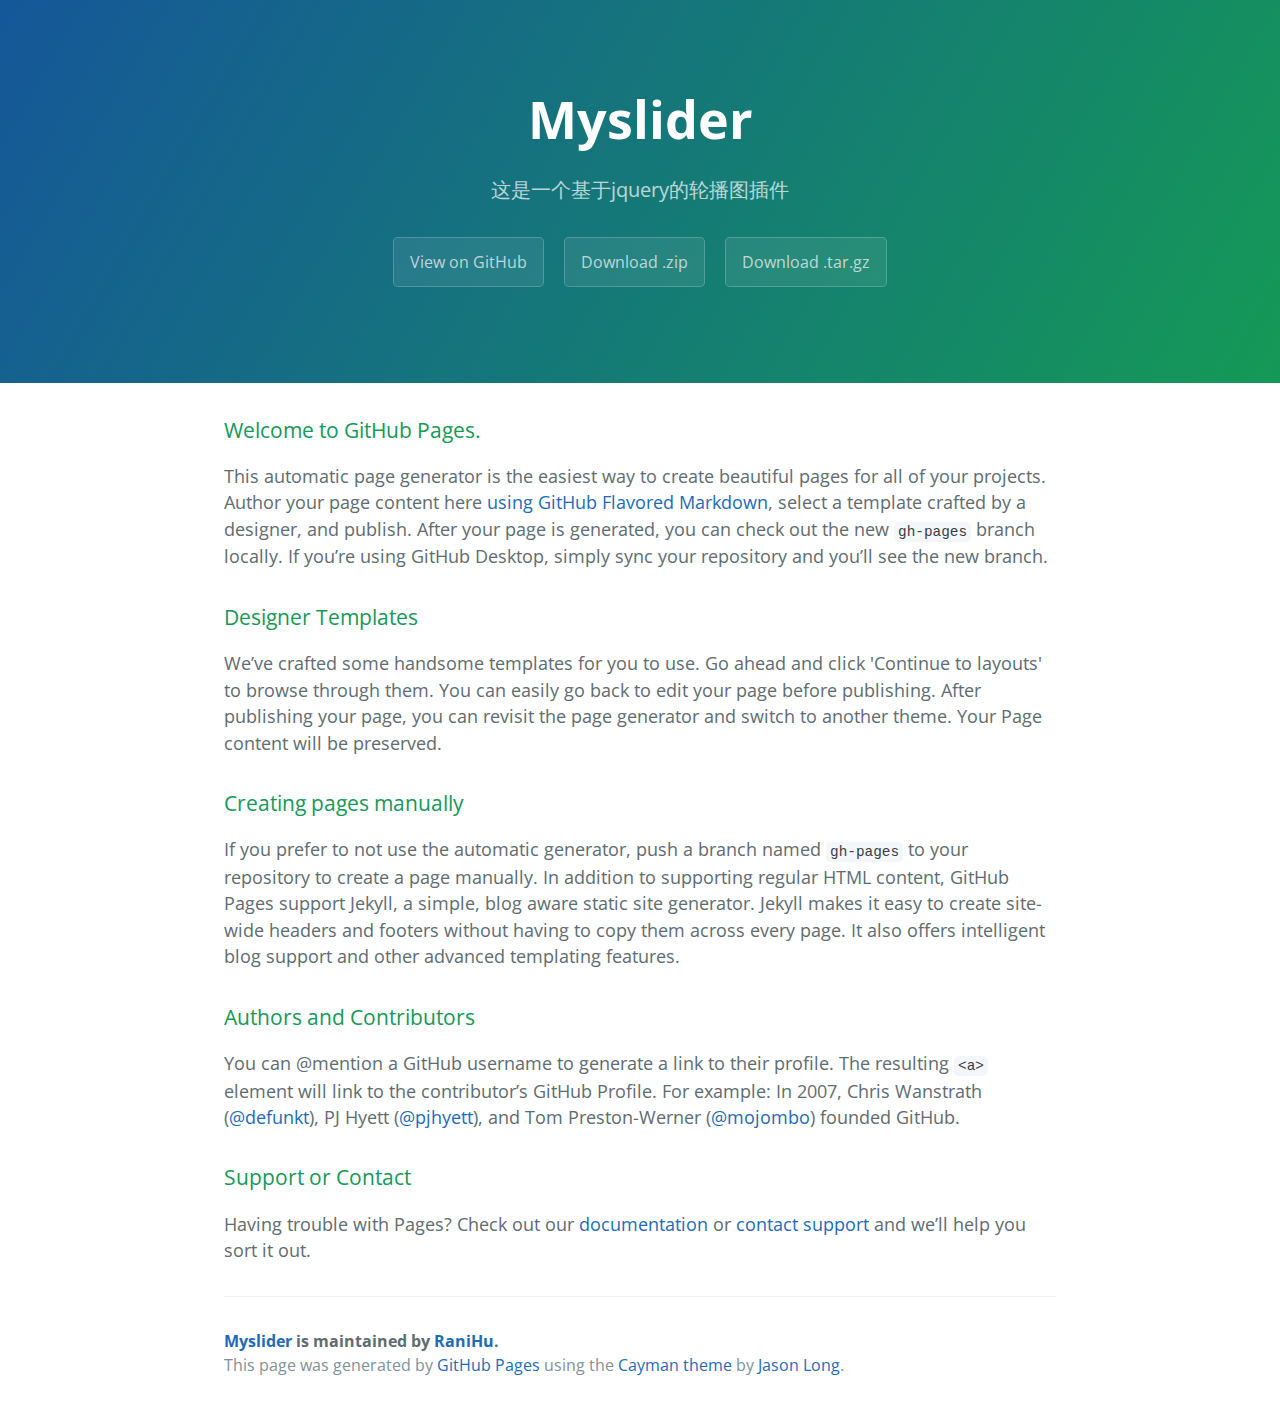
==== index.html @ 8838b1df "Create gh-pages branch via GitHub" ====
<!DOCTYPE html>
<html lang="en-us">
  <head>
    <meta charset="UTF-8">
    <title>Myslider by RaniHu</title>
    <meta name="viewport" content="width=device-width, initial-scale=1">
    <link rel="stylesheet" type="text/css" href="stylesheets/normalize.css" media="screen">
    <link href='https://fonts.googleapis.com/css?family=Open+Sans:400,700' rel='stylesheet' type='text/css'>
    <link rel="stylesheet" type="text/css" href="stylesheets/stylesheet.css" media="screen">
    <link rel="stylesheet" type="text/css" href="stylesheets/github-light.css" media="screen">
  </head>
  <body>
    <section class="page-header">
      <h1 class="project-name">Myslider</h1>
      <h2 class="project-tagline">这是一个基于jquery的轮播图插件</h2>
      <a href="https://github.com/RaniHu/myslider" class="btn">View on GitHub</a>
      <a href="https://github.com/RaniHu/myslider/zipball/master" class="btn">Download .zip</a>
      <a href="https://github.com/RaniHu/myslider/tarball/master" class="btn">Download .tar.gz</a>
    </section>

    <section class="main-content">
      <h3>
<a id="welcome-to-github-pages" class="anchor" href="#welcome-to-github-pages" aria-hidden="true"><span aria-hidden="true" class="octicon octicon-link"></span></a>Welcome to GitHub Pages.</h3>

<p>This automatic page generator is the easiest way to create beautiful pages for all of your projects. Author your page content here <a href="https://guides.github.com/features/mastering-markdown/">using GitHub Flavored Markdown</a>, select a template crafted by a designer, and publish. After your page is generated, you can check out the new <code>gh-pages</code> branch locally. If you’re using GitHub Desktop, simply sync your repository and you’ll see the new branch.</p>

<h3>
<a id="designer-templates" class="anchor" href="#designer-templates" aria-hidden="true"><span aria-hidden="true" class="octicon octicon-link"></span></a>Designer Templates</h3>

<p>We’ve crafted some handsome templates for you to use. Go ahead and click 'Continue to layouts' to browse through them. You can easily go back to edit your page before publishing. After publishing your page, you can revisit the page generator and switch to another theme. Your Page content will be preserved.</p>

<h3>
<a id="creating-pages-manually" class="anchor" href="#creating-pages-manually" aria-hidden="true"><span aria-hidden="true" class="octicon octicon-link"></span></a>Creating pages manually</h3>

<p>If you prefer to not use the automatic generator, push a branch named <code>gh-pages</code> to your repository to create a page manually. In addition to supporting regular HTML content, GitHub Pages support Jekyll, a simple, blog aware static site generator. Jekyll makes it easy to create site-wide headers and footers without having to copy them across every page. It also offers intelligent blog support and other advanced templating features.</p>

<h3>
<a id="authors-and-contributors" class="anchor" href="#authors-and-contributors" aria-hidden="true"><span aria-hidden="true" class="octicon octicon-link"></span></a>Authors and Contributors</h3>

<p>You can @mention a GitHub username to generate a link to their profile. The resulting <code>&lt;a&gt;</code> element will link to the contributor’s GitHub Profile. For example: In 2007, Chris Wanstrath (<a href="https://github.com/defunkt" class="user-mention">@defunkt</a>), PJ Hyett (<a href="https://github.com/pjhyett" class="user-mention">@pjhyett</a>), and Tom Preston-Werner (<a href="https://github.com/mojombo" class="user-mention">@mojombo</a>) founded GitHub.</p>

<h3>
<a id="support-or-contact" class="anchor" href="#support-or-contact" aria-hidden="true"><span aria-hidden="true" class="octicon octicon-link"></span></a>Support or Contact</h3>

<p>Having trouble with Pages? Check out our <a href="https://help.github.com/pages">documentation</a> or <a href="https://github.com/contact">contact support</a> and we’ll help you sort it out.</p>

      <footer class="site-footer">
        <span class="site-footer-owner"><a href="https://github.com/RaniHu/myslider">Myslider</a> is maintained by <a href="https://github.com/RaniHu">RaniHu</a>.</span>

        <span class="site-footer-credits">This page was generated by <a href="https://pages.github.com">GitHub Pages</a> using the <a href="https://github.com/jasonlong/cayman-theme">Cayman theme</a> by <a href="https://twitter.com/jasonlong">Jason Long</a>.</span>
      </footer>

    </section>

  
  </body>
</html>
---- stylesheets/stylesheet.css ----
* {
  box-sizing: border-box; }

body {
  padding: 0;
  margin: 0;
  font-family: "Open Sans", "Helvetica Neue", Helvetica, Arial, sans-serif;
  font-size: 16px;
  line-height: 1.5;
  color: #606c71; }

a {
  color: #1e6bb8;
  text-decoration: none; }
  a:hover {
    text-decoration: underline; }

.btn {
  display: inline-block;
  margin-bottom: 1rem;
  color: rgba(255, 255, 255, 0.7);
  background-color: rgba(255, 255, 255, 0.08);
  border-color: rgba(255, 255, 255, 0.2);
  border-style: solid;
  border-width: 1px;
  border-radius: 0.3rem;
  transition: color 0.2s, background-color 0.2s, border-color 0.2s; }
  .btn + .btn {
    margin-left: 1rem; }

.btn:hover {
  color: rgba(255, 255, 255, 0.8);
  text-decoration: none;
  background-color: rgba(255, 255, 255, 0.2);
  border-color: rgba(255, 255, 255, 0.3); }

@media screen and (min-width: 64em) {
  .btn {
    padding: 0.75rem 1rem; } }

@media screen and (min-width: 42em) and (max-width: 64em) {
  .btn {
    padding: 0.6rem 0.9rem;
    font-size: 0.9rem; } }

@media screen and (max-width: 42em) {
  .btn {
    display: block;
    width: 100%;
    padding: 0.75rem;
    font-size: 0.9rem; }
    .btn + .btn {
      margin-top: 1rem;
      margin-left: 0; } }

.page-header {
  color: #fff;
  text-align: center;
  background-color: #159957;
  background-image: linear-gradient(120deg, #155799, #159957); }

@media screen and (min-width: 64em) {
  .page-header {
    padding: 5rem 6rem; } }

@media screen and (min-width: 42em) and (max-width: 64em) {
  .page-header {
    padding: 3rem 4rem; } }

@media screen and (max-width: 42em) {
  .page-header {
    padding: 2rem 1rem; } }

.project-name {
  margin-top: 0;
  margin-bottom: 0.1rem; }

@media screen and (min-width: 64em) {
  .project-name {
    font-size: 3.25rem; } }

@media screen and (min-width: 42em) and (max-width: 64em) {
  .project-name {
    font-size: 2.25rem; } }

@media screen and (max-width: 42em) {
  .project-name {
    font-size: 1.75rem; } }

.project-tagline {
  margin-bottom: 2rem;
  font-weight: normal;
  opacity: 0.7; }

@media screen and (min-width: 64em) {
  .project-tagline {
    font-size: 1.25rem; } }

@media screen and (min-width: 42em) and (max-width: 64em) {
  .project-tagline {
    font-size: 1.15rem; } }

@media screen and (max-width: 42em) {
  .project-tagline {
    font-size: 1rem; } }

.main-content :first-child {
  margin-top: 0; }
.main-content img {
  max-width: 100%; }
.main-content h1, .main-content h2, .main-content h3, .main-content h4, .main-content h5, .main-content h6 {
  margin-top: 2rem;
  margin-bottom: 1rem;
  font-weight: normal;
  color: #159957; }
.main-content p {
  margin-bottom: 1em; }
.main-content code {
  padding: 2px 4px;
  font-family: Consolas, "Liberation Mono", Menlo, Courier, monospace;
  font-size: 0.9rem;
  color: #383e41;
  background-color: #f3f6fa;
  border-radius: 0.3rem; }
.main-content pre {
  padding: 0.8rem;
  margin-top: 0;
  margin-bottom: 1rem;
  font: 1rem Consolas, "Liberation Mono", Menlo, Courier, monospace;
  color: #567482;
  word-wrap: normal;
  background-color: #f3f6fa;
  border: solid 1px #dce6f0;
  border-radius: 0.3rem; }
  .main-content pre > code {
    padding: 0;
    margin: 0;
    font-size: 0.9rem;
    color: #567482;
    word-break: normal;
    white-space: pre;
    background: transparent;
    border: 0; }
.main-content .highlight {
  margin-bottom: 1rem; }
  .main-content .highlight pre {
    margin-bottom: 0;
    word-break: normal; }
.main-content .highlight pre, .main-content pre {
  padding: 0.8rem;
  overflow: auto;
  font-size: 0.9rem;
  line-height: 1.45;
  border-radius: 0.3rem; }
.main-content pre code, .main-content pre tt {
  display: inline;
  max-width: initial;
  padding: 0;
  margin: 0;
  overflow: initial;
  line-height: inherit;
  word-wrap: normal;
  background-color: transparent;
  border: 0; }
  .main-content pre code:before, .main-content pre code:after, .main-content pre tt:before, .main-content pre tt:after {
    content: normal; }
.main-content ul, .main-content ol {
  margin-top: 0; }
.main-content blockquote {
  padding: 0 1rem;
  margin-left: 0;
  color: #819198;
  border-left: 0.3rem solid #dce6f0; }
  .main-content blockquote > :first-child {
    margin-top: 0; }
  .main-content blockquote > :last-child {
    margin-bottom: 0; }
.main-content table {
  display: block;
  width: 100%;
  overflow: auto;
  word-break: normal;
  word-break: keep-all; }
  .main-content table th {
    font-weight: bold; }
  .main-content table th, .main-content table td {
    padding: 0.5rem 1rem;
    border: 1px solid #e9ebec; }
.main-content dl {
  padding: 0; }
  .main-content dl dt {
    padding: 0;
    margin-top: 1rem;
    font-size: 1rem;
    font-weight: bold; }
  .main-content dl dd {
    padding: 0;
    margin-bottom: 1rem; }
.main-content hr {
  height: 2px;
  padding: 0;
  margin: 1rem 0;
  background-color: #eff0f1;
  border: 0; }

@media screen and (min-width: 64em) {
  .main-content {
    max-width: 64rem;
    padding: 2rem 6rem;
    margin: 0 auto;
    font-size: 1.1rem; } }

@media screen and (min-width: 42em) and (max-width: 64em) {
  .main-content {
    padding: 2rem 4rem;
    font-size: 1.1rem; } }

@media screen and (max-width: 42em) {
  .main-content {
    padding: 2rem 1rem;
    font-size: 1rem; } }

.site-footer {
  padding-top: 2rem;
  margin-top: 2rem;
  border-top: solid 1px #eff0f1; }

.site-footer-owner {
  display: block;
  font-weight: bold; }

.site-footer-credits {
  color: #819198; }

@media screen and (min-width: 64em) {
  .site-footer {
    font-size: 1rem; } }

@media screen and (min-width: 42em) and (max-width: 64em) {
  .site-footer {
    font-size: 1rem; } }

@media screen and (max-width: 42em) {
  .site-footer {
    font-size: 0.9rem; } }
---- stylesheets/github-light.css ----
/*
The MIT License (MIT)

Copyright (c) 2016 GitHub, Inc.

Permission is hereby granted, free of charge, to any person obtaining a copy
of this software and associated documentation files (the "Software"), to deal
in the Software without restriction, including without limitation the rights
to use, copy, modify, merge, publish, distribute, sublicense, and/or sell
copies of the Software, and to permit persons to whom the Software is
furnished to do so, subject to the following conditions:

The above copyright notice and this permission notice shall be included in all
copies or substantial portions of the Software.

THE SOFTWARE IS PROVIDED "AS IS", WITHOUT WARRANTY OF ANY KIND, EXPRESS OR
IMPLIED, INCLUDING BUT NOT LIMITED TO THE WARRANTIES OF MERCHANTABILITY,
FITNESS FOR A PARTICULAR PURPOSE AND NONINFRINGEMENT. IN NO EVENT SHALL THE
AUTHORS OR COPYRIGHT HOLDERS BE LIABLE FOR ANY CLAIM, DAMAGES OR OTHER
LIABILITY, WHETHER IN AN ACTION OF CONTRACT, TORT OR OTHERWISE, ARISING FROM,
OUT OF OR IN CONNECTION WITH THE SOFTWARE OR THE USE OR OTHER DEALINGS IN THE
SOFTWARE.

*/

.pl-c /* comment */ {
  color: #969896;
}

.pl-c1 /* constant, variable.other.constant, support, meta.property-name, support.constant, support.variable, meta.module-reference, markup.raw, meta.diff.header */,
.pl-s .pl-v /* string variable */ {
  color: #0086b3;
}

.pl-e /* entity */,
.pl-en /* entity.name */ {
  color: #795da3;
}

.pl-smi /* variable.parameter.function, storage.modifier.package, storage.modifier.import, storage.type.java, variable.other */,
.pl-s .pl-s1 /* string source */ {
  color: #333;
}

.pl-ent /* entity.name.tag */ {
  color: #63a35c;
}

.pl-k /* keyword, storage, storage.type */ {
  color: #a71d5d;
}

.pl-s /* string */,
.pl-pds /* punctuation.definition.string, string.regexp.character-class */,
.pl-s .pl-pse .pl-s1 /* string punctuation.section.embedded source */,
.pl-sr /* string.regexp */,
.pl-sr .pl-cce /* string.regexp constant.character.escape */,
.pl-sr .pl-sre /* string.regexp source.ruby.embedded */,
.pl-sr .pl-sra /* string.regexp string.regexp.arbitrary-repitition */ {
  color: #183691;
}

.pl-v /* variable */ {
  color: #ed6a43;
}

.pl-id /* invalid.deprecated */ {
  color: #b52a1d;
}

.pl-ii /* invalid.illegal */ {
  color: #f8f8f8;
  background-color: #b52a1d;
}

.pl-sr .pl-cce /* string.regexp constant.character.escape */ {
  font-weight: bold;
  color: #63a35c;
}

.pl-ml /* markup.list */ {
  color: #693a17;
}

.pl-mh /* markup.heading */,
.pl-mh .pl-en /* markup.heading entity.name */,
.pl-ms /* meta.separator */ {
  font-weight: bold;
  color: #1d3e81;
}

.pl-mq /* markup.quote */ {
  color: #008080;
}

.pl-mi /* markup.italic */ {
  font-style: italic;
  color: #333;
}

.pl-mb /* markup.bold */ {
  font-weight: bold;
  color: #333;
}

.pl-md /* markup.deleted, meta.diff.header.from-file */ {
  color: #bd2c00;
  background-color: #ffecec;
}

.pl-mi1 /* markup.inserted, meta.diff.header.to-file */ {
  color: #55a532;
  background-color: #eaffea;
}

.pl-mdr /* meta.diff.range */ {
  font-weight: bold;
  color: #795da3;
}

.pl-mo /* meta.output */ {
  color: #1d3e81;
}
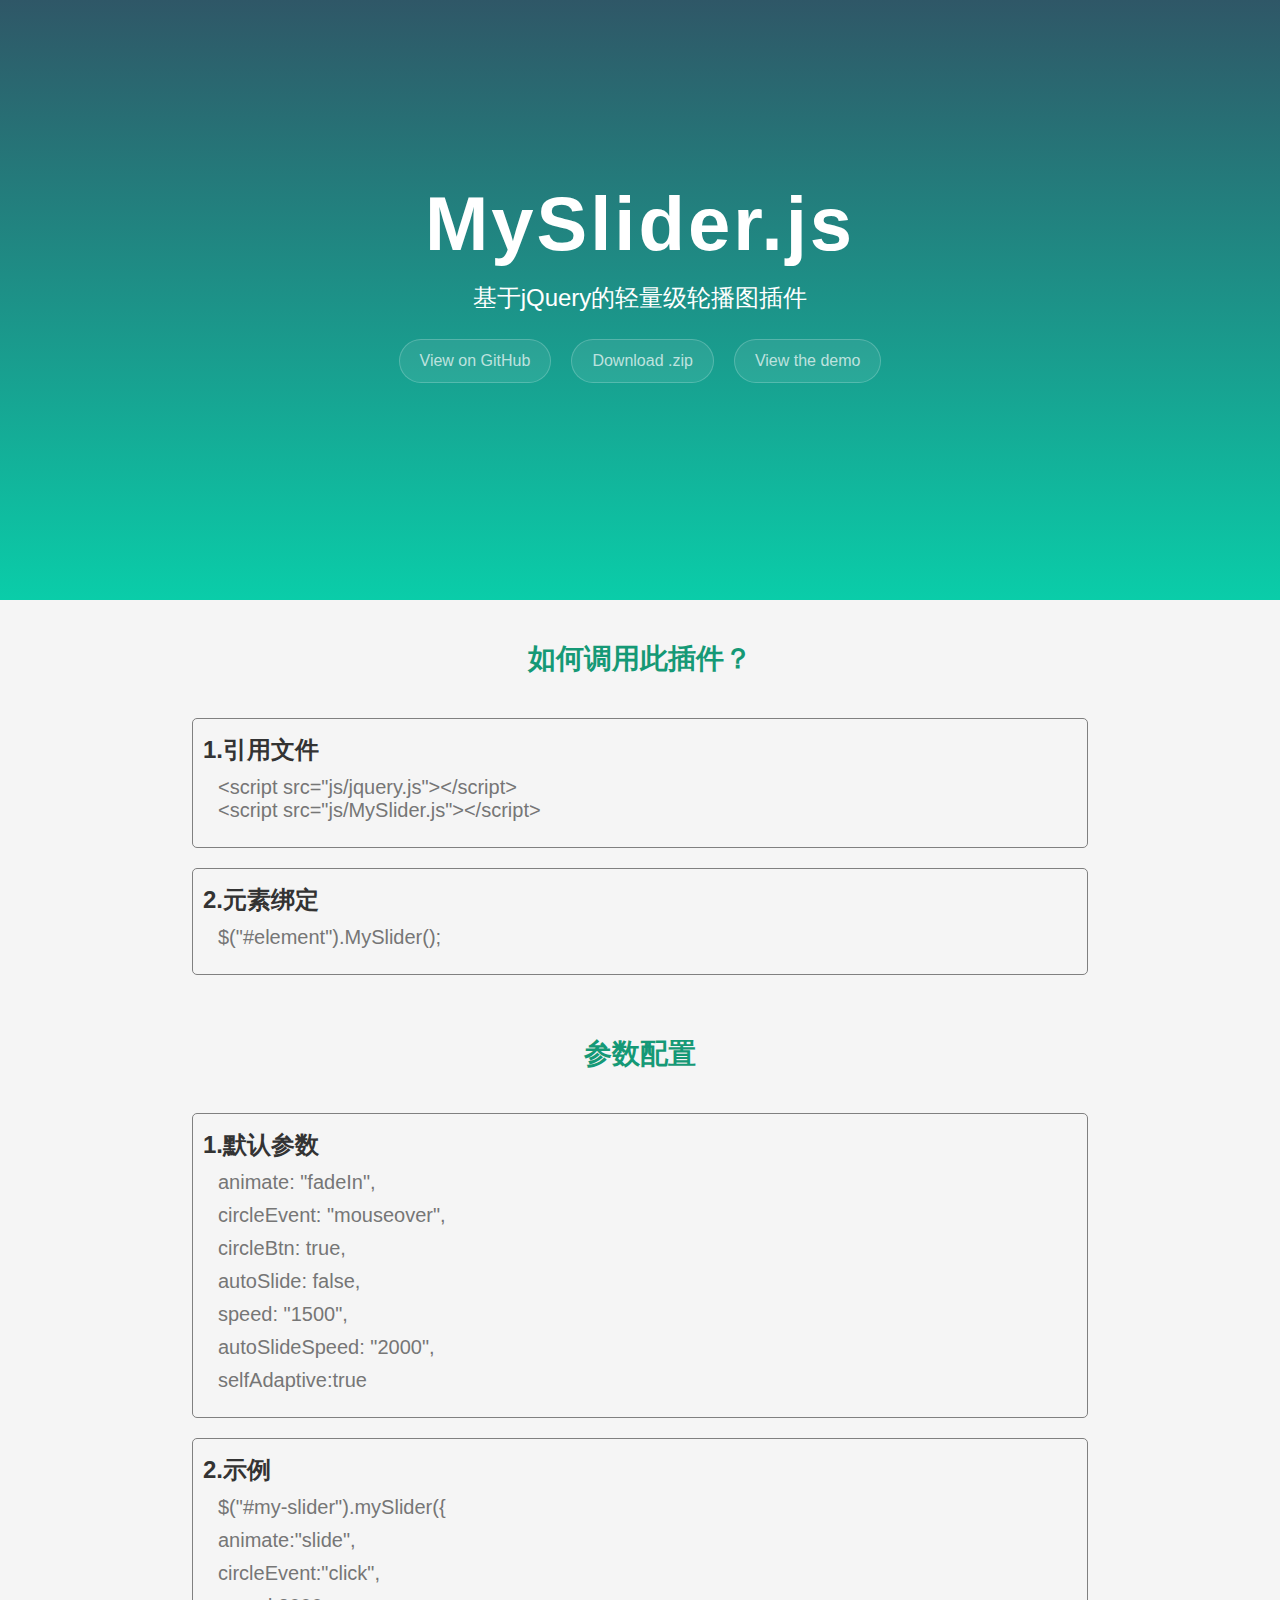
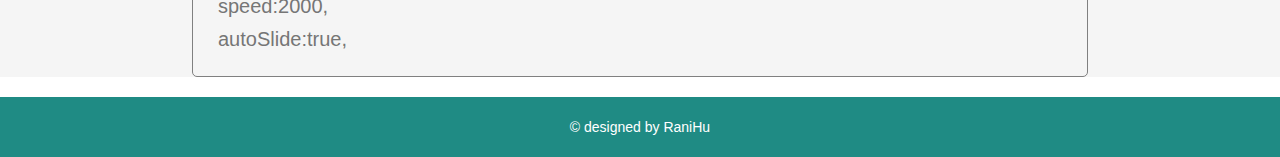
==== commit 29a1db36: "muslider主页" ====
--- a/index.html
+++ b/index.html
@@ -1,57 +1,66 @@
 <!DOCTYPE html>
-<html lang="en-us">
-  <head>
+<html lang="en">
+<head>
     <meta charset="UTF-8">
-    <title>Myslider by RaniHu</title>
-    <meta name="viewport" content="width=device-width, initial-scale=1">
-    <link rel="stylesheet" type="text/css" href="stylesheets/normalize.css" media="screen">
-    <link href='https://fonts.googleapis.com/css?family=Open+Sans:400,700' rel='stylesheet' type='text/css'>
-    <link rel="stylesheet" type="text/css" href="stylesheets/stylesheet.css" media="screen">
-    <link rel="stylesheet" type="text/css" href="stylesheets/github-light.css" media="screen">
-  </head>
-  <body>
-    <section class="page-header">
-      <h1 class="project-name">Myslider</h1>
-      <h2 class="project-tagline">这是一个基于jquery的轮播图插件</h2>
-      <a href="https://github.com/RaniHu/myslider" class="btn">View on GitHub</a>
-      <a href="https://github.com/RaniHu/myslider/zipball/master" class="btn">Download .zip</a>
-      <a href="https://github.com/RaniHu/myslider/tarball/master" class="btn">Download .tar.gz</a>
-    </section>
+    <meta name="viewport" content="width=device-width,height=device-height,initial-scale=1.0, minimum-scale=1.0, maximum-scale=1.0, user-scalable=no"/>
+    <title>myslider</title>
+    <link rel="stylesheet" href="css/style.css">
+</head>
+<body>
+<div class="header">
+    <h1>MySlider.js</h1>
 
-    <section class="main-content">
-      <h3>
-<a id="welcome-to-github-pages" class="anchor" href="#welcome-to-github-pages" aria-hidden="true"><span aria-hidden="true" class="octicon octicon-link"></span></a>Welcome to GitHub Pages.</h3>
+    <h2>基于jQuery的轻量级轮播图插件</h2>
+    <span class="download">
+            <a href="https://github.com/RaniHu/myslider/tree/gh-pages">View on GitHub</a>
+            <a href="download/MySlider.zip" >Download .zip</a>
+            <a href="http://ranihu.github.io/mySliderDemo/">View the demo</a>
+    </span>
+</div>
+<div class="main-box">
+    <div class="main">
+        <section class="method">
+            <h3>如何调用此插件？</h3>
+            <ul>
+                <li>1.引用文件
+                    <pre>&lt;script src="js/jquery.js">&lt;/script&gt
+&lt;script src="js/MySlider.js">&lt;/script&gt</pre>
+                </li>
+                <li>2.元素绑定
+                    <pre>$("#element").MySlider();</pre>
+                </li>
+            </ul>
+        </section>
+        <section class="settings">
+            <h3>参数配置</h3>
+            <ul>
+                <li>1.默认参数
+                    <span>animate: "fadeIn",</span>
+                    <span>circleEvent: "mouseover",</span>
+                    <span>circleBtn: true,</span>
+                    <span>autoSlide: false,</span>
+                    <span>speed: "1500",</span>
+                    <span>autoSlideSpeed: "2000",</span>
+                    <span>selfAdaptive:true</span>
+                </li>
+                <li>2.示例
+                    <span>$("#my-slider").mySlider({</span>
+                    <span>animate:"slide",</span>
+                    <span>circleEvent:"click",</span>
+                    <span>speed:2000,</span>
+                    <span>autoSlide:true,</span>
 
-<p>This automatic page generator is the easiest way to create beautiful pages for all of your projects. Author your page content here <a href="https://guides.github.com/features/mastering-markdown/">using GitHub Flavored Markdown</a>, select a template crafted by a designer, and publish. After your page is generated, you can check out the new <code>gh-pages</code> branch locally. If you’re using GitHub Desktop, simply sync your repository and you’ll see the new branch.</p>
+                </li>
+            </ul>
+        </section>
+        <div class="clearfix"></div>
+    </div>
+    <div class="clearfix"></div>
 
-<h3>
-<a id="designer-templates" class="anchor" href="#designer-templates" aria-hidden="true"><span aria-hidden="true" class="octicon octicon-link"></span></a>Designer Templates</h3>
+</div>
+<div class="footer">
+    <a href="https://github.com/RaniHu">© designed by RaniHu</a>
+</div>
 
-<p>We’ve crafted some handsome templates for you to use. Go ahead and click 'Continue to layouts' to browse through them. You can easily go back to edit your page before publishing. After publishing your page, you can revisit the page generator and switch to another theme. Your Page content will be preserved.</p>
-
-<h3>
-<a id="creating-pages-manually" class="anchor" href="#creating-pages-manually" aria-hidden="true"><span aria-hidden="true" class="octicon octicon-link"></span></a>Creating pages manually</h3>
-
-<p>If you prefer to not use the automatic generator, push a branch named <code>gh-pages</code> to your repository to create a page manually. In addition to supporting regular HTML content, GitHub Pages support Jekyll, a simple, blog aware static site generator. Jekyll makes it easy to create site-wide headers and footers without having to copy them across every page. It also offers intelligent blog support and other advanced templating features.</p>
-
-<h3>
-<a id="authors-and-contributors" class="anchor" href="#authors-and-contributors" aria-hidden="true"><span aria-hidden="true" class="octicon octicon-link"></span></a>Authors and Contributors</h3>
-
-<p>You can @mention a GitHub username to generate a link to their profile. The resulting <code>&lt;a&gt;</code> element will link to the contributor’s GitHub Profile. For example: In 2007, Chris Wanstrath (<a href="https://github.com/defunkt" class="user-mention">@defunkt</a>), PJ Hyett (<a href="https://github.com/pjhyett" class="user-mention">@pjhyett</a>), and Tom Preston-Werner (<a href="https://github.com/mojombo" class="user-mention">@mojombo</a>) founded GitHub.</p>
-
-<h3>
-<a id="support-or-contact" class="anchor" href="#support-or-contact" aria-hidden="true"><span aria-hidden="true" class="octicon octicon-link"></span></a>Support or Contact</h3>
-
-<p>Having trouble with Pages? Check out our <a href="https://help.github.com/pages">documentation</a> or <a href="https://github.com/contact">contact support</a> and we’ll help you sort it out.</p>
-
-      <footer class="site-footer">
-        <span class="site-footer-owner"><a href="https://github.com/RaniHu/myslider">Myslider</a> is maintained by <a href="https://github.com/RaniHu">RaniHu</a>.</span>
-
-        <span class="site-footer-credits">This page was generated by <a href="https://pages.github.com">GitHub Pages</a> using the <a href="https://github.com/jasonlong/cayman-theme">Cayman theme</a> by <a href="https://twitter.com/jasonlong">Jason Long</a>.</span>
-      </footer>
-
-    </section>
-
-  
-  </body>
-</html>
+</body>
+</html>--- a/css/style.css
+++ b/css/style.css
@@ -0,0 +1,213 @@
+body, ul, ol, li, p, h1, h2, h3, h4, h5, h6, form, table, td, dl, dt, dd, img, div, input {
+  padding: 0;
+  margin: 0; }
+
+body {
+  font-family: "Microsoft YaHei", tahoma, arial, 'Hiragino Sans GB', '\5b8b\4f53', sans-serif; }
+
+li {
+  list-style: none; }
+
+a {
+  text-decoration: none; }
+
+.clearfix {
+  clear: both; }
+
+.header {
+  width: 100%;
+  height: 600px;
+  text-align: center;
+  background-image: linear-gradient(180deg, #2f5767, #0acda9); }
+  .header h1 {
+    color: #ffffff;
+    padding-top: 180px;
+    font-size: 76px;
+    letter-spacing: 3px; }
+  .header h2 {
+    color: white;
+    margin: 15px auto;
+    font-weight: normal; }
+  .header span.download {
+    display: block;
+    width: 100%;
+    font-size: 0;
+    margin-top: 25px; }
+    .header span.download a {
+      display: inline-block;
+      padding: 12px 20px;
+      margin: 0 10px;
+      color: rgba(255, 255, 255, 0.7);
+      background: rgba(255, 255, 255, 0.08);
+      border: 1px solid rgba(255, 255, 255, 0.2);
+      border-radius: 35px;
+      font-size: 16px; }
+      .header span.download a:hover {
+        background: rgba(255, 255, 255, 0.2);
+        transition: 1s; }
+
+.main-box {
+  width: 100%;
+  background: #f5f5f5; }
+
+.main {
+  width: 70%;
+  margin: 0 auto; }
+  .main section h3 {
+    color: #159976;
+    padding-top: 40px;
+    font-size: 28px;
+    text-align: center; }
+  .main section ul {
+    margin-top: 40px; }
+    .main section ul li {
+      font-size: 24px;
+      font-weight: bold;
+      color: #333333;
+      margin: 20px auto;
+      border: 1px solid gray;
+      border-radius: 5px;
+      padding: 15px 10px; }
+      .main section ul li pre, .main section ul li span {
+        font-size: 20px;
+        font-weight: normal;
+        font-family: 'Montserrat', 'Helvetica', 'Arial', sans-serif;
+        padding-left: 15px;
+        display: block;
+        color: #767676;
+        margin: 10px auto; }
+
+.footer {
+  width: 100%;
+  height: 60px;
+  background-color: #1f8b84;
+  text-align: center; }
+  .footer a {
+    color: #ffffff;
+    font-size: 14px;
+    line-height: 60px;
+    transition: 0.5s; }
+    .footer a:hover {
+      color: #C1C1C1; }
+
+@media screen and (max-width: 930px) {
+  .header {
+    height: 500px; }
+    .header h1 {
+      font-size: 65px;
+      padding-top: 135px; }
+
+  .main section h3 {
+    font-size: 24px; }
+  .main section ul li {
+    font-size: 22px; }
+    .main section ul li pre, .main section ul li span {
+      font-size: 18px; } }
+@media screen and (max-width: 750px) {
+  .header {
+    height: 400px; }
+    .header h1 {
+      font-size: 52px; }
+    .header span.download a {
+      padding: 10px 15px; } }
+@media screen and (max-width: 560px) {
+  .header {
+    height: 270px; }
+    .header h1 {
+      font-size: 36px;
+      padding-top: 70px;
+      letter-spacing: 1px; }
+    .header h2 {
+      font-size: 18px; }
+    .header span.download a {
+      padding: 8px 10px;
+      font-size: 14px; }
+
+  .main {
+    width: 80%; }
+    .main section h3 {
+      padding-top: 20px;
+      font-size: 22px; }
+    .main section ul {
+      margin-top: 20px; }
+      .main section ul li {
+        font-size: 18px;
+        font-weight: bold; }
+        .main section ul li pre, .main section ul li span {
+          font-size: 16px; } }
+@media screen and (max-width: 440px) {
+  .header {
+    height: 200px; }
+    .header h1 {
+      font-size: 28px;
+      padding-top: 40px;
+      letter-spacing: 1px; }
+    .header h2 {
+      font-size: 16px;
+      margin: 5px auto; }
+    .header span.download {
+      margin-top: 15px; }
+      .header span.download a {
+        padding: 5px 8px;
+        font-size: 12px;
+        margin: auto 5px; }
+
+  .main {
+    width: 85%; }
+    .main section h3 {
+      padding-top: 20px;
+      font-size: 18px; }
+    .main section ul {
+      margin-top: 10px; }
+      .main section ul li {
+        font-size: 16px;
+        font-weight: bold;
+        padding: 6px; }
+        .main section ul li pre, .main section ul li span {
+          margin: 5px auto;
+          font-size: 14px; }
+
+  .footer {
+    height: 40px; }
+    .footer a {
+      line-height: 40px;
+      font-size: 12px; } }
+@media screen and (max-width: 375px) {
+  .header {
+    height: 200px; }
+    .header h1 {
+      font-size: 28px;
+      padding-top: 40px;
+      letter-spacing: 1px; }
+    .header h2 {
+      font-size: 16px;
+      margin: 5px auto; }
+    .header span.download {
+      margin-top: 15px; }
+      .header span.download a {
+        padding: 5px 8px;
+        font-size: 12px;
+        margin: auto 5px; }
+
+  .main {
+    width: 85%; }
+    .main section h3 {
+      padding-top: 15px;
+      font-size: 18px; }
+    .main section ul {
+      margin-top: 10px; }
+      .main section ul li {
+        font-size: 16px;
+        font-weight: bold;
+        padding: 6px; }
+        .main section ul li pre, .main section ul li span {
+          margin: 5px auto;
+          font-size: 14px; }
+
+  .footer {
+    height: 40px; }
+    .footer a {
+      line-height: 40px;
+      font-size: 12px; } }
+
+/*# sourceMappingURL=style.css.map */
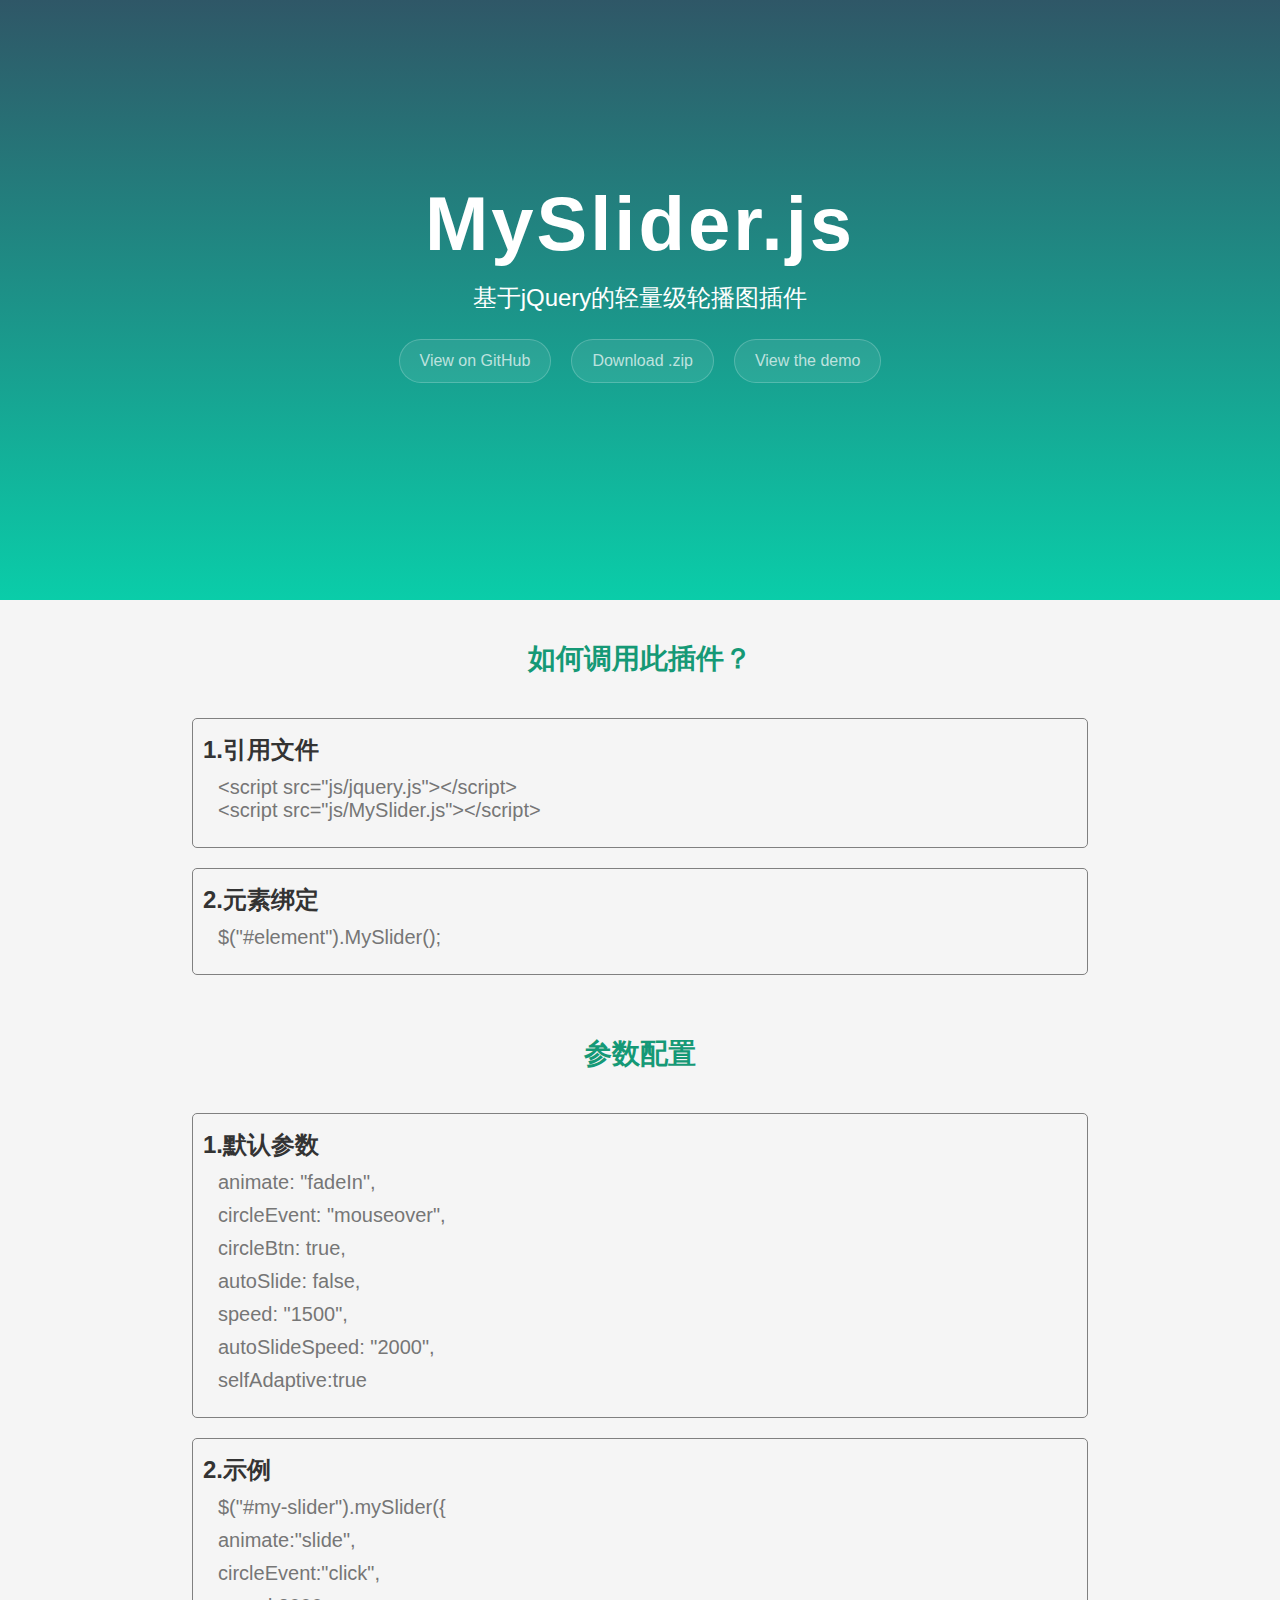
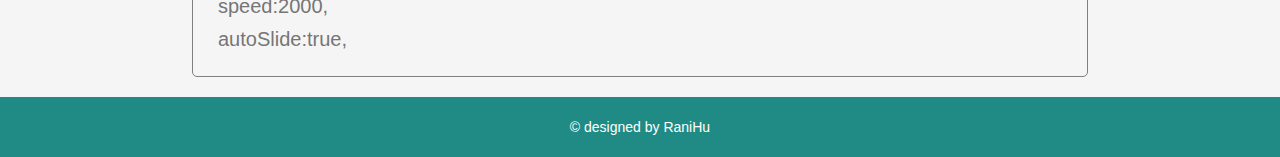
==== commit 417adc02: "适配iphone6" ====
--- a/index.html
+++ b/index.html
@@ -11,11 +11,11 @@
     <h1>MySlider.js</h1>
 
     <h2>基于jQuery的轻量级轮播图插件</h2>
-    <span class="download">
+    <div class="download">
             <a href="https://github.com/RaniHu/myslider/tree/gh-pages">View on GitHub</a>
             <a href="download/MySlider.zip" >Download .zip</a>
             <a href="http://ranihu.github.io/mySliderDemo/">View the demo</a>
-    </span>
+    </div>
 </div>
 <div class="main-box">
     <div class="main">
@@ -30,6 +30,7 @@
                     <pre>$("#element").MySlider();</pre>
                 </li>
             </ul>
+            <div class="clearfix"></div>
         </section>
         <section class="settings">
             <h3>参数配置</h3>
@@ -53,10 +54,7 @@
                 </li>
             </ul>
         </section>
-        <div class="clearfix"></div>
     </div>
-    <div class="clearfix"></div>
-
 </div>
 <div class="footer">
     <a href="https://github.com/RaniHu">© designed by RaniHu</a>
--- a/css/style.css
+++ b/css/style.css
@@ -3,16 +3,14 @@
   margin: 0; }
 
 body {
-  font-family: "Microsoft YaHei", tahoma, arial, 'Hiragino Sans GB', '\5b8b\4f53', sans-serif; }
+  font-family: "Microsoft YaHei", tahoma, arial, 'Hiragino Sans GB', '\5b8b\4f53', sans-serif;
+  background-color: #f5f5f5; }
 
 li {
   list-style: none; }
 
 a {
   text-decoration: none; }
-
-.clearfix {
-  clear: both; }
 
 .header {
   width: 100%;
@@ -28,12 +26,11 @@
     color: white;
     margin: 15px auto;
     font-weight: normal; }
-  .header span.download {
-    display: block;
+  .header div.download {
     width: 100%;
     font-size: 0;
     margin-top: 25px; }
-    .header span.download a {
+    .header div.download a {
       display: inline-block;
       padding: 12px 20px;
       margin: 0 10px;
@@ -42,13 +39,12 @@
       border: 1px solid rgba(255, 255, 255, 0.2);
       border-radius: 35px;
       font-size: 16px; }
-      .header span.download a:hover {
+      .header div.download a:hover {
         background: rgba(255, 255, 255, 0.2);
         transition: 1s; }
 
 .main-box {
-  width: 100%;
-  background: #f5f5f5; }
+  width: 100%; }
 
 .main {
   width: 70%;
@@ -108,7 +104,7 @@
     height: 400px; }
     .header h1 {
       font-size: 52px; }
-    .header span.download a {
+    .header div.download a {
       padding: 10px 15px; } }
 @media screen and (max-width: 560px) {
   .header {
@@ -119,7 +115,7 @@
       letter-spacing: 1px; }
     .header h2 {
       font-size: 18px; }
-    .header span.download a {
+    .header div.download a {
       padding: 8px 10px;
       font-size: 14px; }
 
@@ -145,9 +141,9 @@
     .header h2 {
       font-size: 16px;
       margin: 5px auto; }
-    .header span.download {
+    .header div.download {
       margin-top: 15px; }
-      .header span.download a {
+      .header div.download a {
         padding: 5px 8px;
         font-size: 12px;
         margin: auto 5px; }
@@ -174,7 +170,7 @@
       font-size: 12px; } }
 @media screen and (max-width: 375px) {
   .header {
-    height: 200px; }
+    height: 250px; }
     .header h1 {
       font-size: 28px;
       padding-top: 40px;
@@ -182,12 +178,17 @@
     .header h2 {
       font-size: 16px;
       margin: 5px auto; }
-    .header span.download {
-      margin-top: 15px; }
-      .header span.download a {
-        padding: 5px 8px;
+    .header div.download {
+      width: 132px;
+      padding-top: 5px;
+      text-align: center;
+      margin: 0 auto; }
+      .header div.download a {
+        display: block;
+        padding: 6px 15px;
+        width: 100px;
         font-size: 12px;
-        margin: auto 5px; }
+        margin: 8px auto; }
 
   .main {
     width: 85%; }
@@ -209,5 +210,8 @@
     .footer a {
       line-height: 40px;
       font-size: 12px; } }
+@media screen and (max-width: 300px) {
+  body {
+    min-width: 300px; } }
 
 /*# sourceMappingURL=style.css.map */
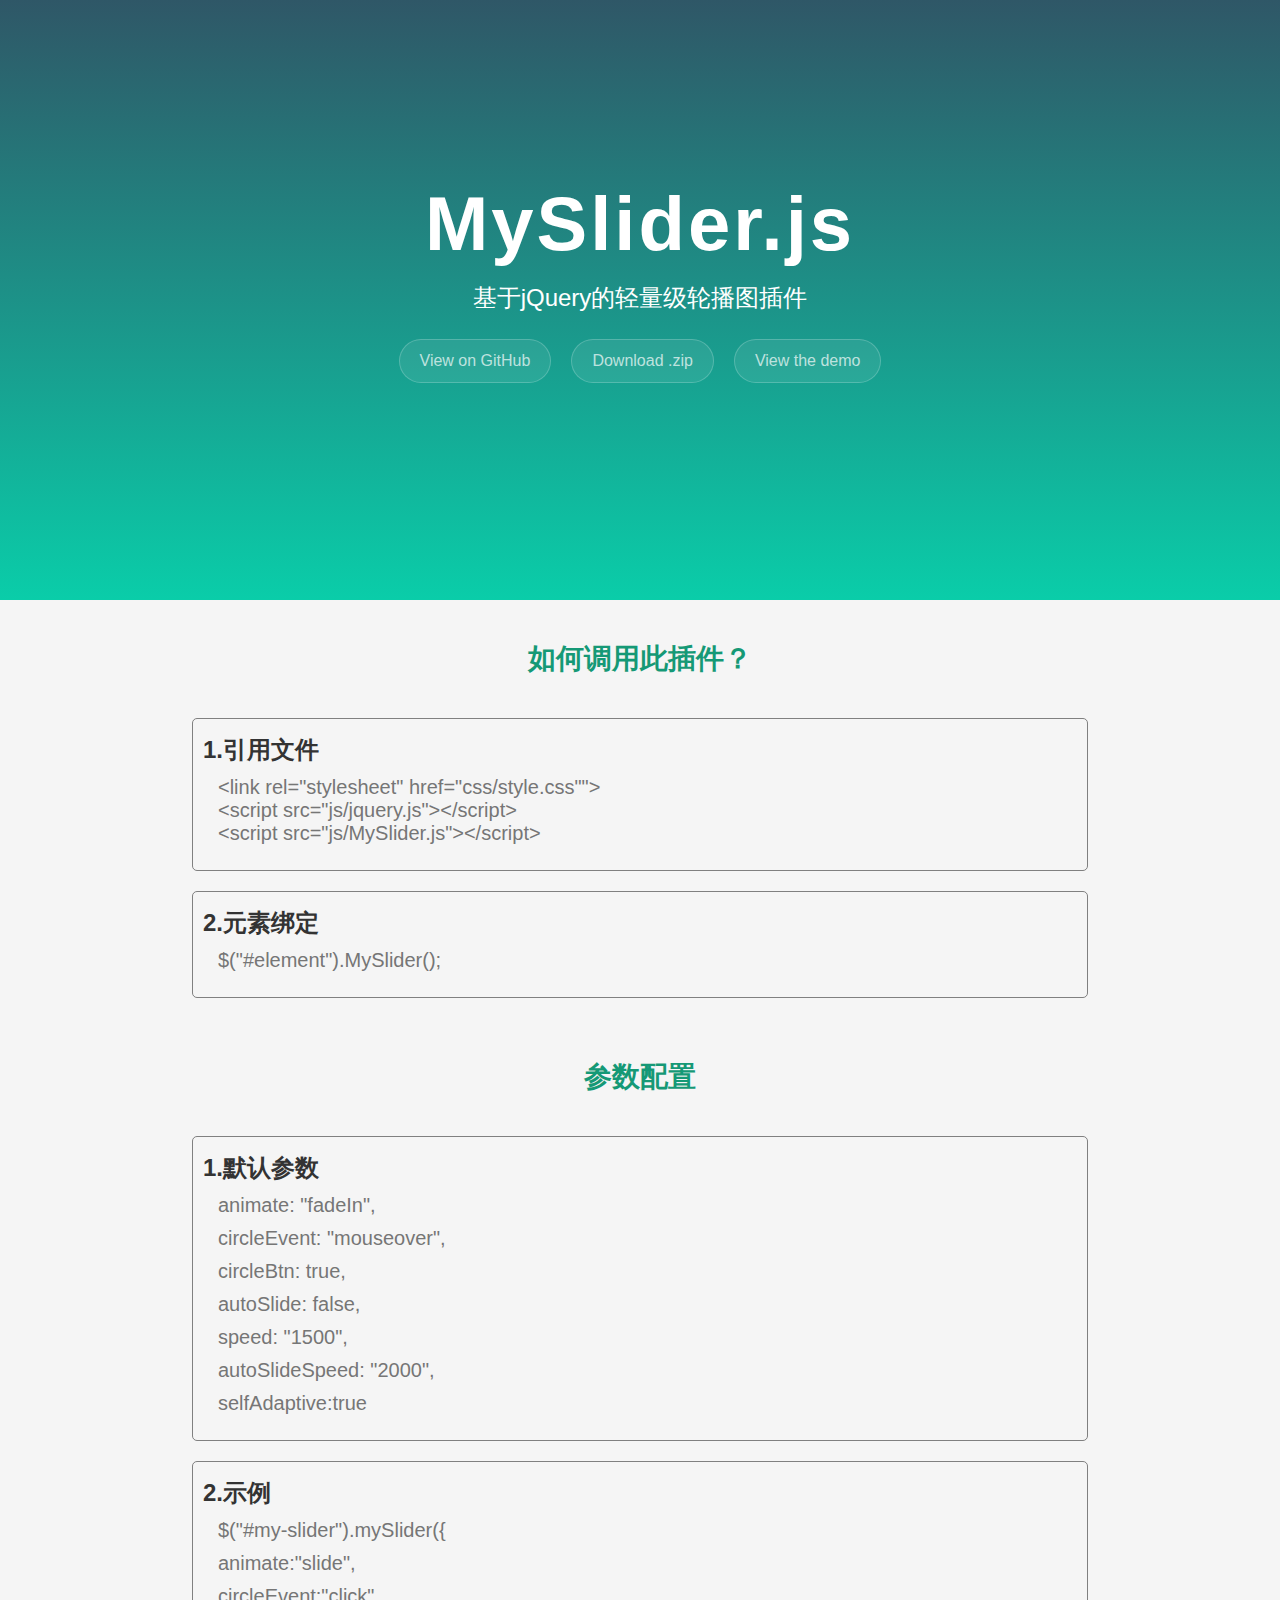
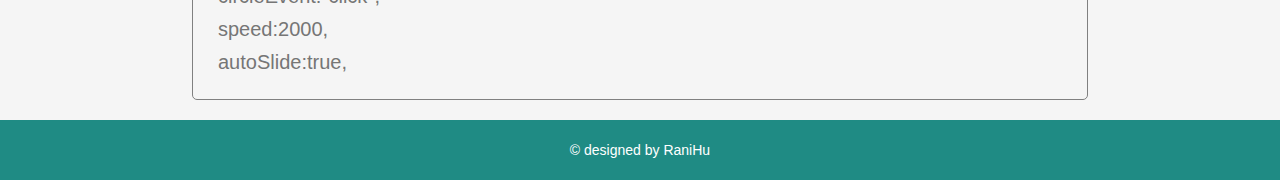
==== commit 7ce7097d: "更新download" ====
--- a/index.html
+++ b/index.html
@@ -9,7 +9,6 @@
 <body>
 <div class="header">
     <h1>MySlider.js</h1>
-
     <h2>基于jQuery的轻量级轮播图插件</h2>
     <div class="download">
             <a href="https://github.com/RaniHu/myslider/tree/gh-pages">View on GitHub</a>
@@ -23,7 +22,8 @@
             <h3>如何调用此插件？</h3>
             <ul>
                 <li>1.引用文件
-                    <pre>&lt;script src="js/jquery.js">&lt;/script&gt
+                    <pre>&lt;link rel="stylesheet" href="css/style.css"">
+&lt;script src="js/jquery.js">&lt;/script&gt
 &lt;script src="js/MySlider.js">&lt;/script&gt</pre>
                 </li>
                 <li>2.元素绑定
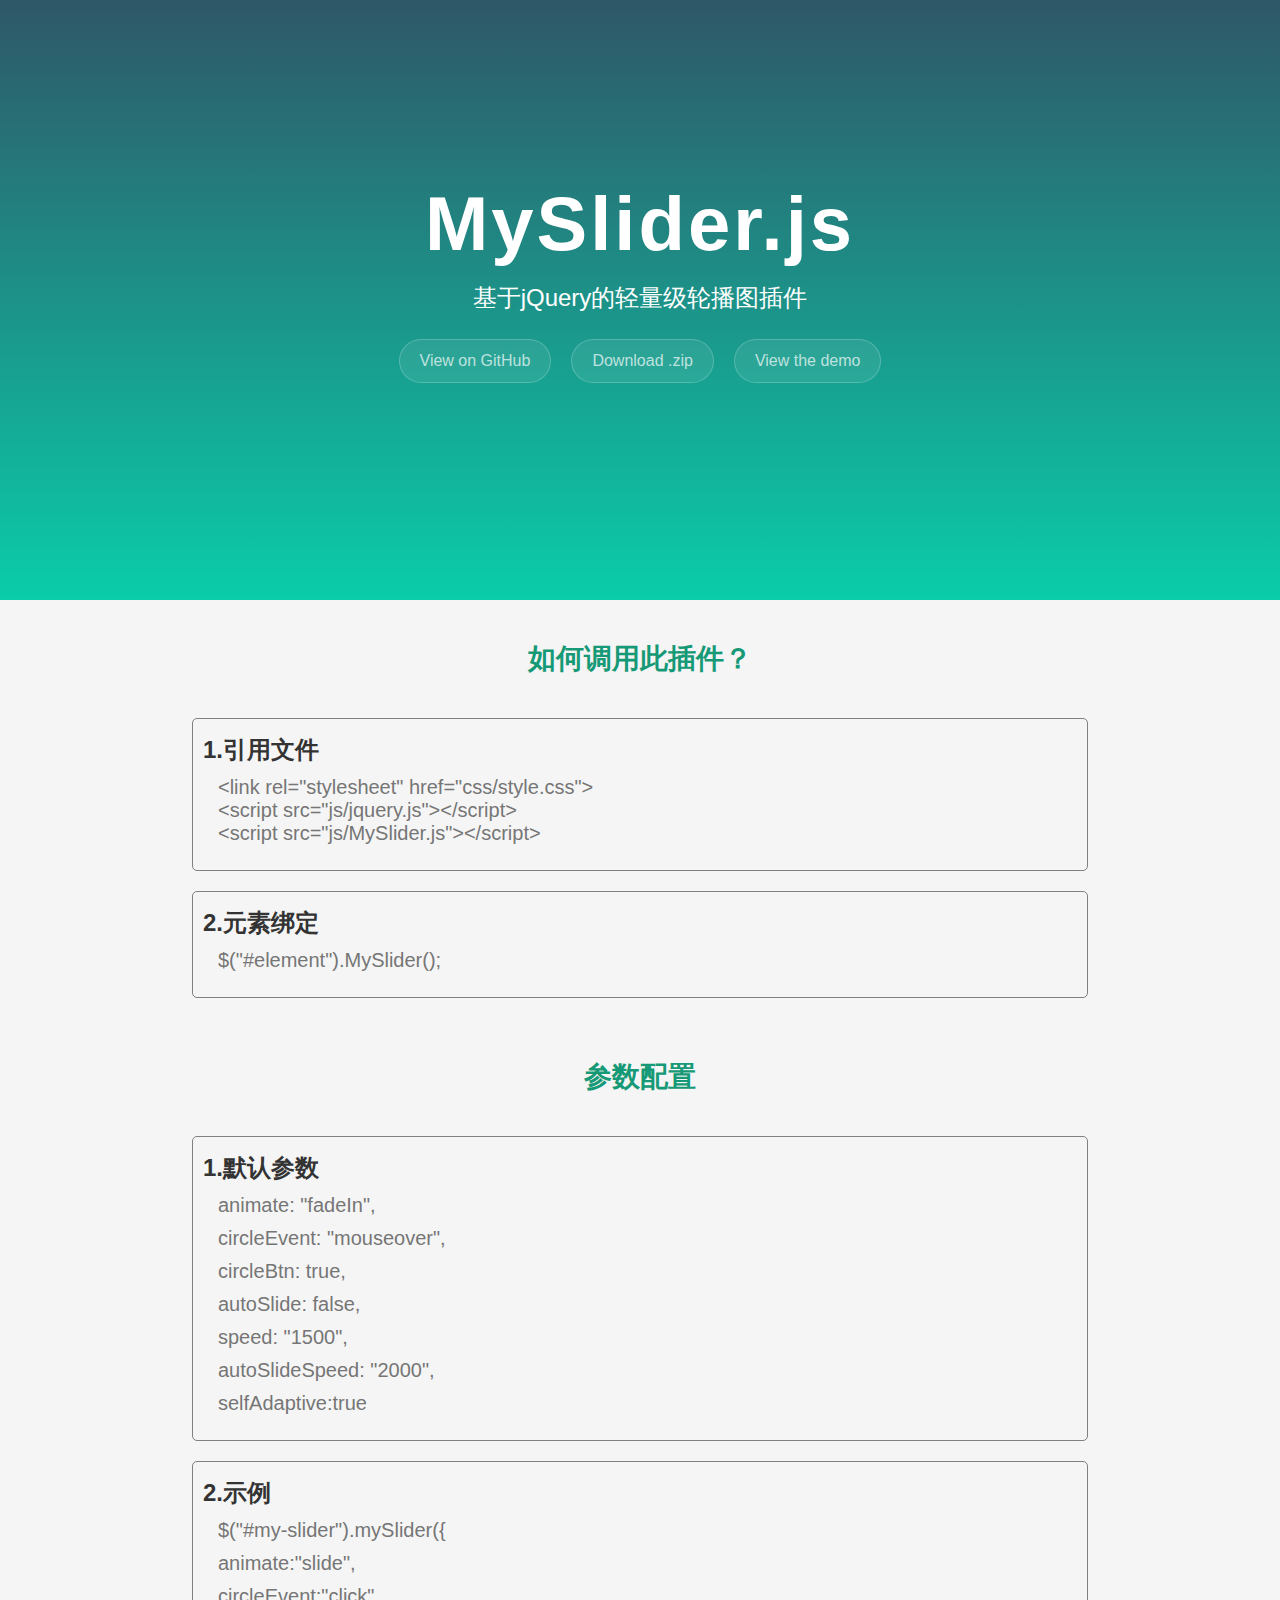
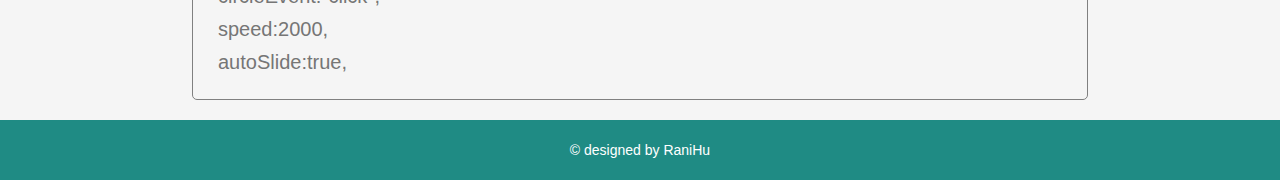
==== commit 83a5851b: "修改字体大小" ====
--- a/index.html
+++ b/index.html
@@ -22,7 +22,7 @@
             <h3>如何调用此插件？</h3>
             <ul>
                 <li>1.引用文件
-                    <pre>&lt;link rel="stylesheet" href="css/style.css"">
+                    <pre>&lt;link rel="stylesheet" href="css/style.css">
 &lt;script src="js/jquery.js">&lt;/script&gt
 &lt;script src="js/MySlider.js">&lt;/script&gt</pre>
                 </li>
--- a/css/style.css
+++ b/css/style.css
@@ -164,9 +164,9 @@
           font-size: 14px; }
 
   .footer {
-    height: 40px; }
+    height: 35px; }
     .footer a {
-      line-height: 40px;
+      line-height: 35px;
       font-size: 12px; } }
 @media screen and (max-width: 375px) {
   .header {
@@ -191,7 +191,7 @@
         margin: 8px auto; }
 
   .main {
-    width: 85%; }
+    width: 87%; }
     .main section h3 {
       padding-top: 15px;
       font-size: 18px; }
@@ -203,7 +203,7 @@
         padding: 6px; }
         .main section ul li pre, .main section ul li span {
           margin: 5px auto;
-          font-size: 14px; }
+          font-size: 13px; }
 
   .footer {
     height: 40px; }
@@ -212,6 +212,12 @@
       font-size: 12px; } }
 @media screen and (max-width: 300px) {
   body {
-    min-width: 300px; } }
+    min-width: 300px; }
+
+  main section ul li {
+    font-size: 15px;
+    padding: 3px; }
+    main section ul li pre, main section ul li span {
+      font-size: 12px; } }
 
 /*# sourceMappingURL=style.css.map */
